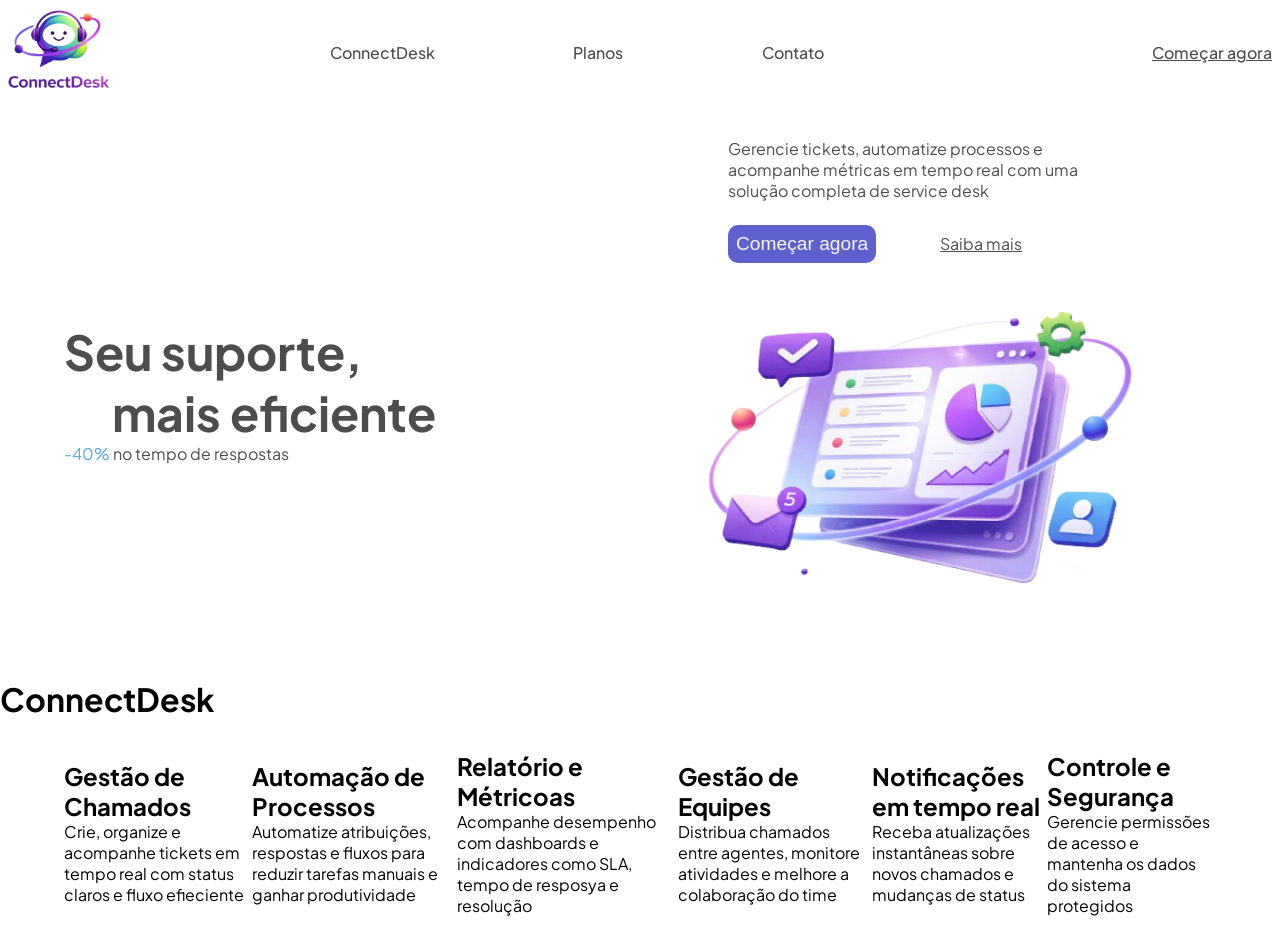
==== index.html @ 68659ad4 "feat: estrutura inicial do projeto com landing page e assets" ====
<!DOCTYPE html>
<html lang="en">
<head>
    <meta charset="UTF-8">
    <meta name="viewport" content="width=device-width, initial-scale=1.0">
    <link rel="stylesheet" href="../ConnectDesk/css/styles.css">
    <link rel="stylesheet" href="/css/styles.css">
    <title>Conheça ConnectDesk</title>
</head>
<body>
    <header>
        <div class="logo">
            <img src="../assets/logo.png" alt="" srcset="">
        </div>

        <nav>            
            <a href="#ConnectDesk">ConnectDesk</a>
            <a href="">Planos</a>
            <a href="">Contato</a>
        </nav>

        <div class="cadastro">
            <a href=""><u>Começar agora</u></a>
        </div>
    </header>

    <main>
        <div class="left">
            <div class="frase-efeito">
                <h1>Seu suporte,</h1>
                <h1 id="scd-h1">mais eficiente</h1>

                <p><span>-40%</span> no tempo de respostas</p>            
            </div>
        </div>

        <div class="right">
            <div class="opcoes">
                <p>
                    Gerencie tickets, automatize processos e acompanhe métricas 
                    em tempo real com uma solução completa de service desk
                </p>

                <div class="actions-links">
                    <button><a href="">Começar agora</a></button> 
                    <a href="" id="saiba-mais"><u>Saiba mais</u></a>
                </div>
            </div>

            <img src="../assets/abstract_image_index_page.png" alt="">
        </div>
    </main>

    <h1>ConnectDesk</h1>
    <section class="about" id="ConnectDesk">
        

        <div class="card1">
            <h1>Gestão de Chamados</h1>
            <p>Crie, organize e acompanhe tickets em tempo real com status claros e fluxo efieciente</p>
        </div>

        <div class="card2">
            <h1>Automação de Processos</h1>
            <p>Automatize atribuições, respostas e fluxos para reduzir tarefas manuais e ganhar produtividade</p>
            
        </div>

        <div class="card3">
            <h1>Relatório e Métricoas</h1>
            <p>Acompanhe desempenho com dashboards e indicadores como SLA, tempo de resposya e resolução</p>
        </div>

        <div class="card4">
            <h1>Gestão de Equipes</h1>
            <p>Distribua chamados entre agentes, monitore atividades e melhore a colaboração do time</p>
        </div>

        <div class="card5">
            <h1>Notificações em tempo real</h1>
            <p>Receba atualizações instantâneas sobre novos chamados e mudanças de status</p>
        </div>

        <div class="card6">
            <h1>Controle e Segurança</h1>
            <p>Gerencie permissões de acesso e mantenha os dados do sistema protegidos</p>
        </div>
    </section>

</body>
</html>
---- css/styles.css ----
@import url('https://fonts.googleapis.com/css2?family=DM+Sans:ital,opsz,wght@0,9..40,100..1000;1,9..40,100..1000&family=Plus+Jakarta+Sans:ital,wght@0,200..800;1,200..800&display=swap');



*{
    box-sizing: border-box;
    margin: 0;
}

:root{
    --low-contrast-text-dark: #9B9B9B;
    --low-contrast-text-light: #e2e2e2;
    --white: #F8F9FA;
    --text-color: #4D4D4D;    
    --purple: #6930C3;
    --purple-blue: #5E60CE;
    --blue: #5390D9;
    --ocean-blue: #4EA8DE;

    /* FONTS */

    --machine-font: "Plus Jakarta Sans", sans-serif;
}

body{
    height: 100vh;
    width: 100%;
    font-family: var(--machine-font);
}

/* HEADER ---------------------------------------------------- */

header{
    display: grid;    
    grid-template-columns: 20% 50% 30%;
    padding: 0.5rem;
    font-weight: 500;
}

.logo img{
    width: 40%;
    image-rendering: optimizeQuality;
}

nav, a{
    display: flex;
    justify-content: space-around;
    align-items: center;
    text-decoration: none;
    color: var(--text-color);
}

header a:hover{
    text-decoration: underline;
    color: var(--purple-blue);
}

.cadastro{
    display: flex;
    justify-content: right;
    align-items: center;
}

/* MAIN ---------------------------------------------------- */

main{
    display: grid;
    grid-template-columns: 1fr 1fr;
    align-items: center;
    padding: 2rem 4rem;
    color: var(--text-color);
}

main img{
    width: 100%;
    image-rendering: optimizeQuality;
}

.right{
    display: flex;
    flex-direction: column;
    align-items: center;
}

.frase-efeito h1{
    font-size: 3rem;
    font-weight: bold;
}

.frase-efeito #scd-h1{
    margin-left: 3rem;
}

.frase-efeito span{
    color: var(--ocean-blue);
}

.opcoes{
    max-width: 400px;
}
.opcoes p{
    max-width: 700px;
    margin-bottom: 1.5rem;
}

.actions-links{
    display: flex;
    width: 100%;
}

.actions-links button{
    padding: 0.5rem;
    border: none;
    background-color: var(--purple-blue);
    border-radius: 10px;
    font-size: 1.2rem;
    cursor: pointer;
    margin-right: 4rem;
}

.actions-links button a{
    color: var(--white);
}

.actions-links button:hover{
    background-color: var(--text-color);
}

.actions-links #saiba-mais:hover{
    color: var(--purple);
    cursor: pointer;
}

main img{
    width: 100%;
    max-width: 700px; /* controla o tamanho */
    display: block;
}

.about{
    display: flex;
    flex-direction: row;
    align-items: center;
    justify-content: space-between;
    padding: 2rem 4rem;
}
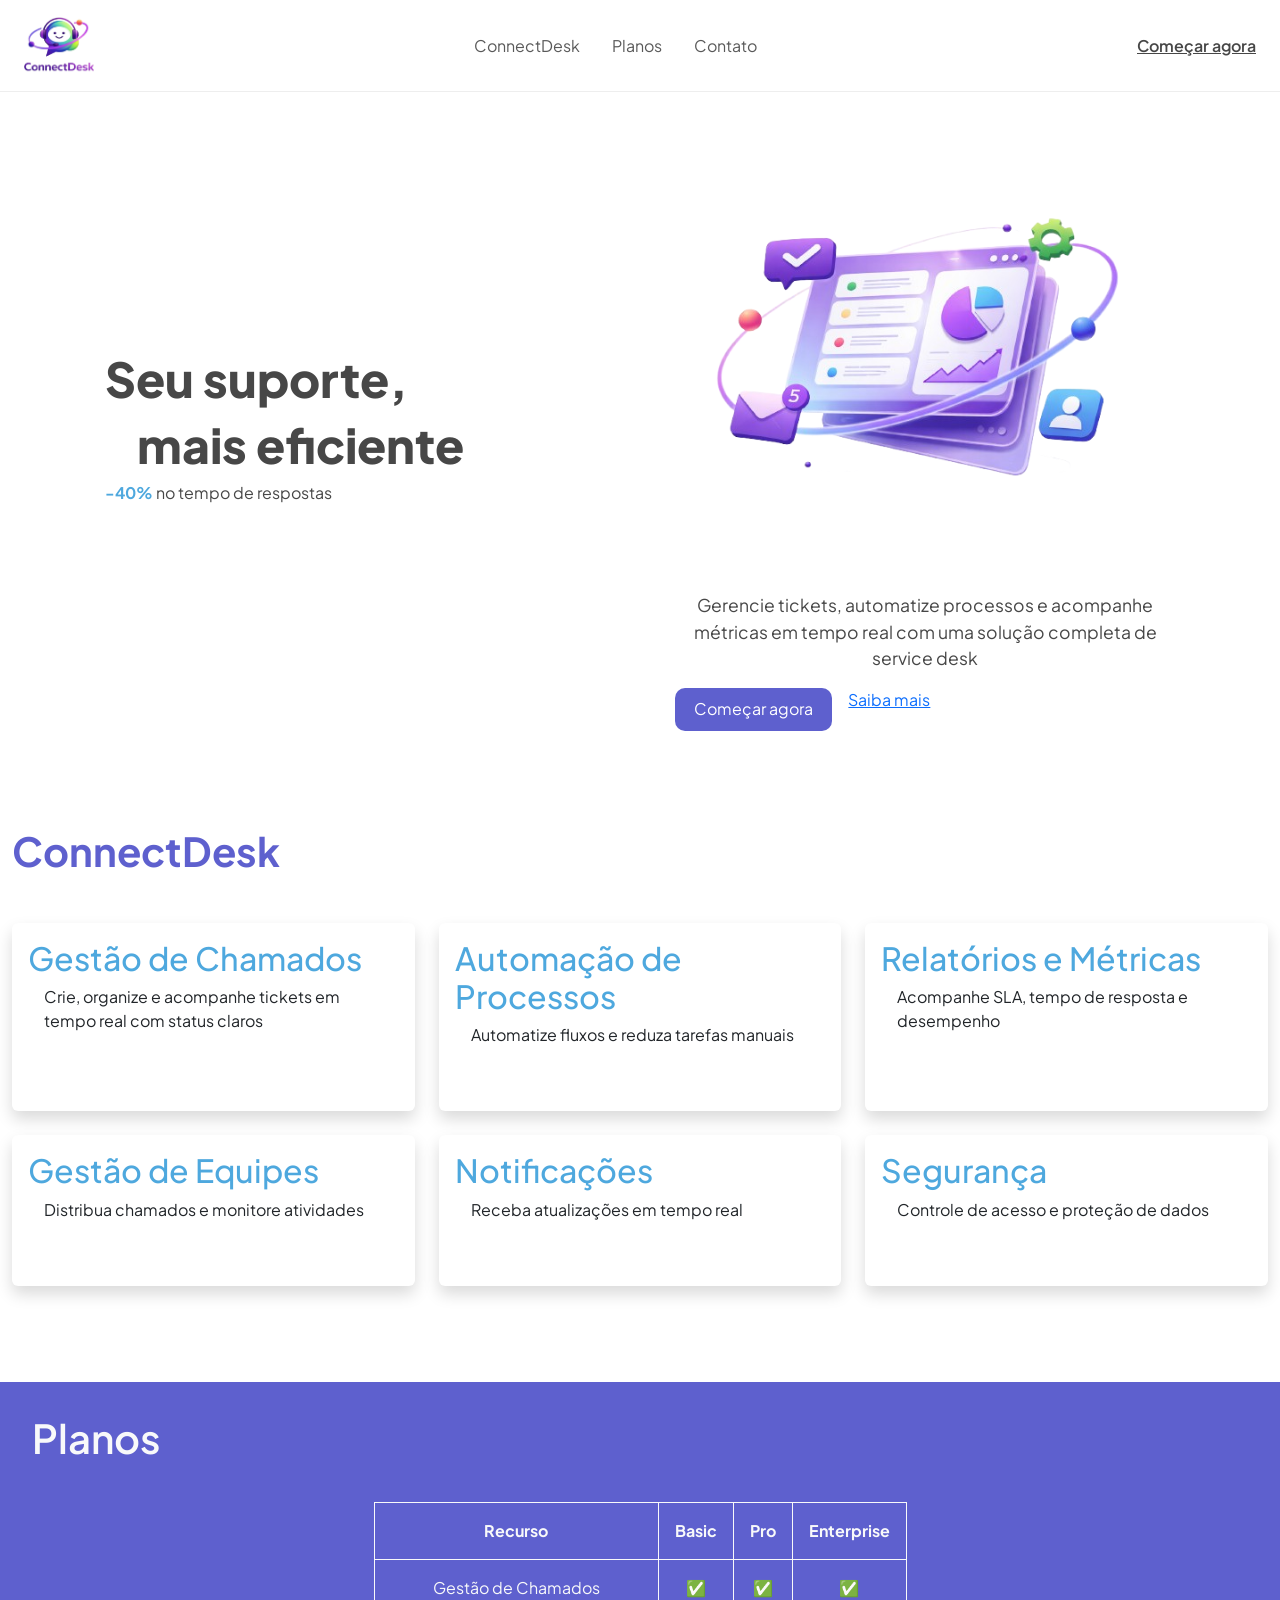
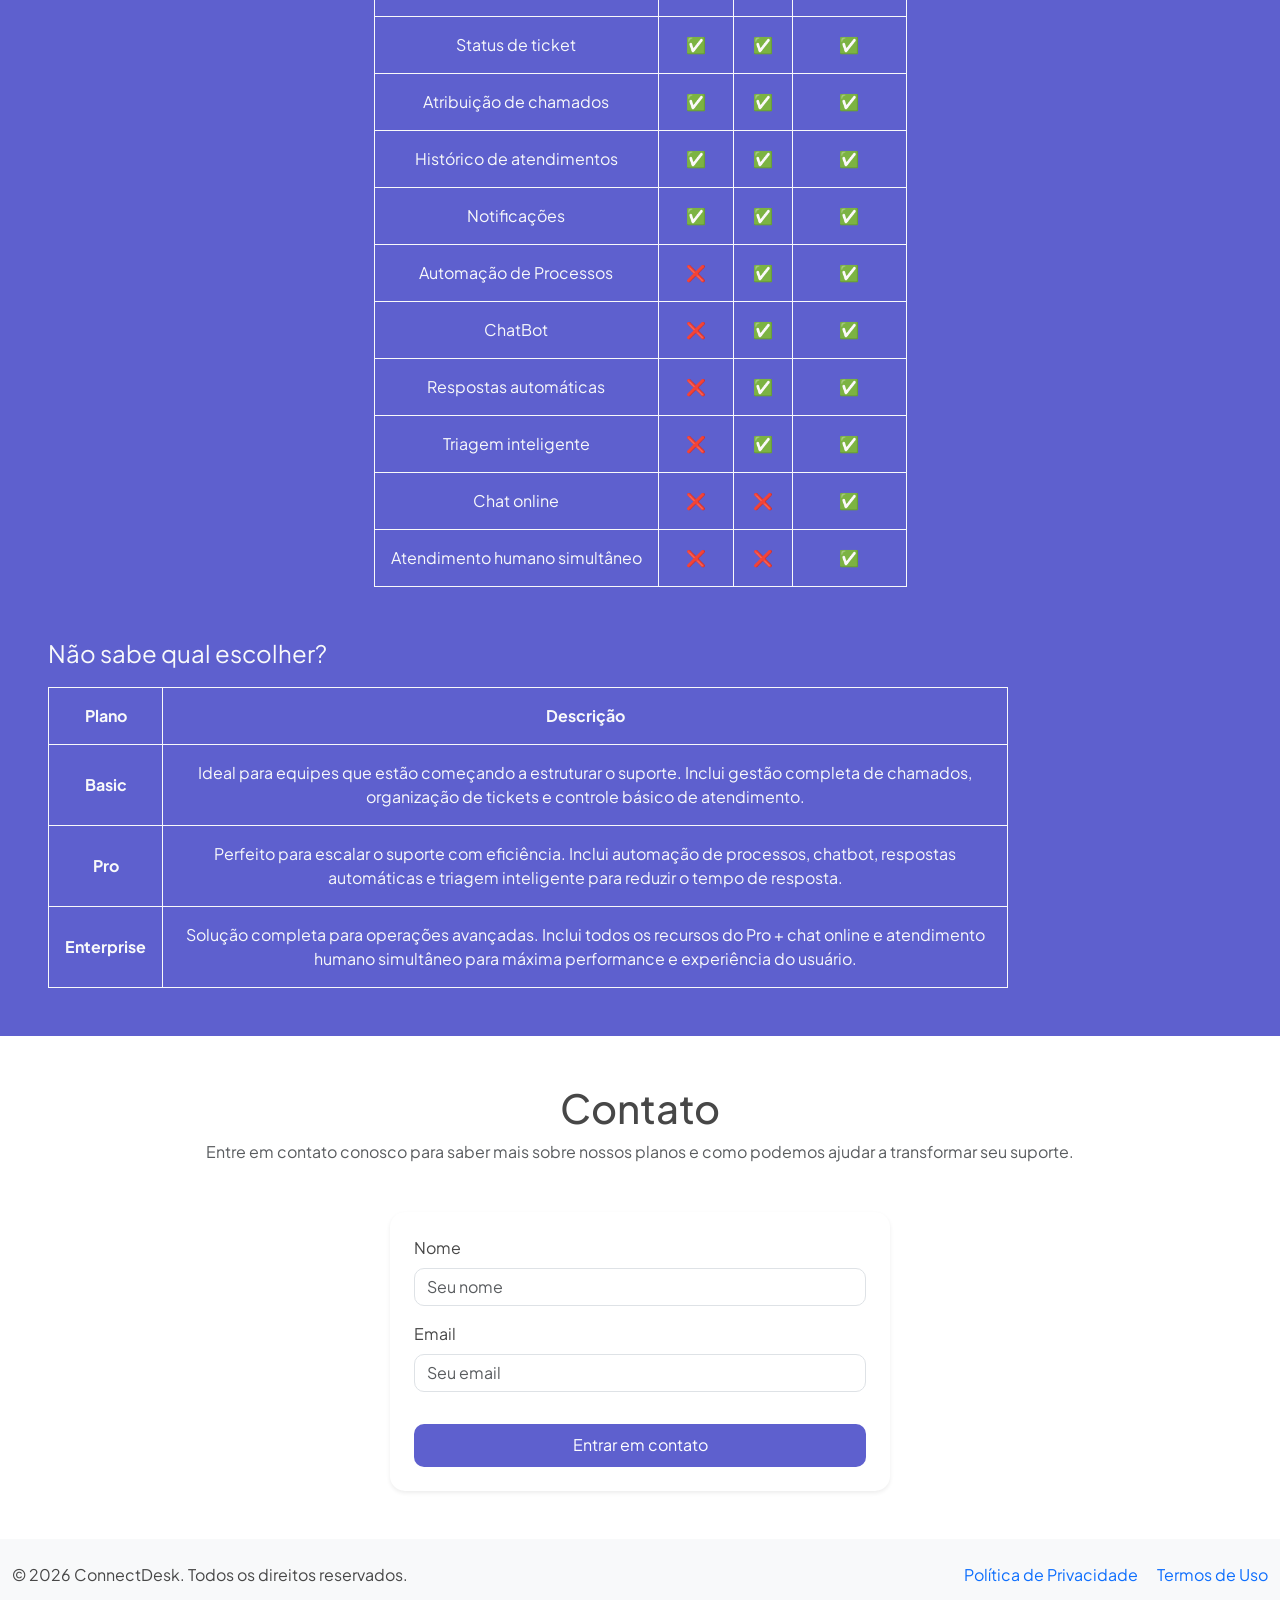
==== commit 954ae01a: "feat: update index layout and styles" ====
--- a/index.html
+++ b/index.html
@@ -3,89 +3,285 @@
 <head>
     <meta charset="UTF-8">
     <meta name="viewport" content="width=device-width, initial-scale=1.0">
-    <link rel="stylesheet" href="../ConnectDesk/css/styles.css">
-    <link rel="stylesheet" href="/css/styles.css">
+    <link href="https://cdn.jsdelivr.net/npm/bootstrap@5.3.3/dist/css/bootstrap.min.css" rel="stylesheet">
+    <link rel="stylesheet" href="css/styles.css">
     <title>Conheça ConnectDesk</title>
 </head>
 <body>
-    <header>
-        <div class="logo">
-            <img src="../assets/logo.png" alt="" srcset="">
-        </div>
-
-        <nav>            
-            <a href="#ConnectDesk">ConnectDesk</a>
-            <a href="">Planos</a>
-            <a href="">Contato</a>
+    <header class="container-fluid py-2">
+        <nav class="navbar navbar-expand-lg">
+            <div class="container-fluid">
+                <img src="assets/logo.png" style="max-width: 70px;">
+
+                <!-- botão mobile -->
+                <button class="navbar-toggler" type="button" data-bs-toggle="collapse" data-bs-target="#menu">
+                    <span class="navbar-toggler-icon"></span>
+                </button>
+
+                <div class="collapse navbar-collapse justify-content-center" id="menu">
+                    <div class="navbar-nav gap-3 text-center">
+                        <a class="nav-link" href="#connectdesk">ConnectDesk</a>
+                        <a class="nav-link" href="#planos">Planos</a>
+                        <a class="nav-link" href="#contato">Contato</a>
+                    </div>
+                </div>
+
+                <div class="d-none d-lg-block">
+                    <a href="#" class="fw-semibold">Começar agora</a>
+                </div>
+            </div>
         </nav>
-
-        <div class="cadastro">
-            <a href=""><u>Começar agora</u></a>
-        </div>
     </header>
 
-    <main>
-        <div class="left">
-            <div class="frase-efeito">
-                <h1>Seu suporte,</h1>
-                <h1 id="scd-h1">mais eficiente</h1>
-
-                <p><span>-40%</span> no tempo de respostas</p>            
-            </div>
-        </div>
-
-        <div class="right">
-            <div class="opcoes">
-                <p>
-                    Gerencie tickets, automatize processos e acompanhe métricas 
-                    em tempo real com uma solução completa de service desk
-                </p>
-
-                <div class="actions-links">
-                    <button><a href="">Começar agora</a></button> 
-                    <a href="" id="saiba-mais"><u>Saiba mais</u></a>
-                </div>
-            </div>
-
-            <img src="../assets/abstract_image_index_page.png" alt="">
+    <main class="container py-5">
+        <div class="row align-items-center text-center text-md-start">
+            <!-- TEXTO -->
+            <div class="col-md-6 order-2 order-md-1">
+                <div class="frase-efeito mx-auto">
+                    <h1>Seu suporte,</h1>
+                    <h1 id="scd-h1">mais eficiente</h1>
+                    <p><span>-40%</span> no tempo de respostas</p>
+                </div>
+            </div>
+
+            <!-- IMAGEM -->
+            <div class="col-md-6 order-1 order-md-2 text-center">
+                <img src="assets/abstract_image_index_page.png" class="img-fluid mb-4">
+
+                <div class="opcoes mx-auto">
+                    <p>
+                        Gerencie tickets, automatize processos e acompanhe métricas 
+                        em tempo real com uma solução completa de service desk
+                    </p>
+
+                    <div class="d-flex flex-column flex-md-row gap-3 justify-content-center justify-content-md-start">
+                        <button class="btn btn-primary">Começar agora</button>
+                        <a href="#" class="text-decoration-underline">Saiba mais</a>
+                    </div>
+                </div>
+            </div>
         </div>
     </main>
 
-    <h1>ConnectDesk</h1>
-    <section class="about" id="ConnectDesk">
-        
-
-        <div class="card1">
-            <h1>Gestão de Chamados</h1>
-            <p>Crie, organize e acompanhe tickets em tempo real com status claros e fluxo efieciente</p>
-        </div>
-
-        <div class="card2">
-            <h1>Automação de Processos</h1>
-            <p>Automatize atribuições, respostas e fluxos para reduzir tarefas manuais e ganhar produtividade</p>
-            
-        </div>
-
-        <div class="card3">
-            <h1>Relatório e Métricoas</h1>
-            <p>Acompanhe desempenho com dashboards e indicadores como SLA, tempo de resposya e resolução</p>
-        </div>
-
-        <div class="card4">
-            <h1>Gestão de Equipes</h1>
-            <p>Distribua chamados entre agentes, monitore atividades e melhore a colaboração do time</p>
-        </div>
-
-        <div class="card5">
-            <h1>Notificações em tempo real</h1>
-            <p>Receba atualizações instantâneas sobre novos chamados e mudanças de status</p>
-        </div>
-
-        <div class="card6">
-            <h1>Controle e Segurança</h1>
-            <p>Gerencie permissões de acesso e mantenha os dados do sistema protegidos</p>
+    
+    <section class="container-fluid py-5 mb-5" id="connectdesk">
+        <h1 class="text-left mb-5">ConnectDesk</h1>
+
+        <div class="row g-4">
+
+            <div class="col-12 col-md-6 col-lg-4">
+                <div class="card p-3 h-100 shadow p-3 mb-5 bg-body rounded">
+                    <h2>Gestão de Chamados</h2>
+                    <p>Crie, organize e acompanhe tickets em tempo real com status claros</p>
+                </div>
+            </div>
+
+            <div class="col-12 col-md-6 col-lg-4">
+                <div class="card p-3 h-100 shadow p-3 mb-5 bg-body rounded">
+                    <h2>Automação de Processos</h2>
+                    <p>Automatize fluxos e reduza tarefas manuais</p>
+                </div>
+            </div>
+
+            <div class="col-12 col-md-6 col-lg-4">
+                <div class="card p-3 h-100 shadow p-3 mb-5 bg-body rounded">
+                    <h2>Relatórios e Métricas</h2>
+                    <p>Acompanhe SLA, tempo de resposta e desempenho</p>
+                </div>
+            </div>
+
+            <div class="col-12 col-md-6 col-lg-4">
+                <div class="card p-3 h-100 shadow p-3 mb-5 bg-body rounded">
+                    <h2>Gestão de Equipes</h2>
+                    <p>Distribua chamados e monitore atividades</p>
+                </div>
+            </div>
+
+            <div class="col-12 col-md-6 col-lg-4">
+                <div class="card p-3 h-100 shadow p-3 mb-5 bg-body rounded">
+                    <h2>Notificações</h2>
+                    <p>Receba atualizações em tempo real</p>
+                </div>
+            </div>
+
+            <div class="col-12 col-md-6 col-lg-4">
+                <div class="card p-3 h-100 shadow p-3 mb-5 bg-body rounded">
+                    <h2>Segurança</h2>
+                    <p>Controle de acesso e proteção de dados</p>
+                </div>
+            </div>
+
         </div>
     </section>
 
+    <section class="container-fluid p-0" id="planos">
+        <h1 class="text-left">Planos</h1>
+
+    <div class="table-responsive pb-5">
+        <div class="d-flex justify-content-center">
+            <table class=" w-auto text-center">
+                    <thead>
+                        <tr>
+                            <th>Recurso</th>
+                            <th>Basic</th>
+                            <th>Pro</th>
+                            <th>Enterprise</th>
+                        </tr>
+                    </thead>
+                    <tbody>
+                        <tr>
+                            <td data-label="Recurso">Gestão de Chamados</td>
+                            <td data-label="Basic">✅</td>
+                            <td data-label="Pro">✅</td>
+                            <td data-label="Enterprise">✅</td>
+                        </tr>
+                        <tr>
+                            <td data-label="Recurso">Status de ticket</td>
+                            <td data-label="Basic">✅</td>
+                            <td data-label="Pro">✅</td>
+                            <td data-label="Enterprise">✅</td>
+                        </tr>
+                        <tr>
+                            <td data-label="Recurso">Atribuição de chamados</td>
+                            <td data-label="Basic">✅</td>
+                            <td data-label="Pro">✅</td>
+                            <td data-label="Enterprise">✅</td>
+                        </tr>
+                        <tr>
+                            <td data-label="Recurso">Histórico de atendimentos</td>
+                            <td data-label="Basic">✅</td>
+                            <td data-label="Pro">✅</td>
+                            <td data-label="Enterprise">✅</td>
+                        </tr>
+                        <tr>
+                            <td data-label="Recurso">Notificações</td>
+                            <td data-label="Basic">✅</td>
+                            <td data-label="Pro">✅</td>
+                            <td data-label="Enterprise">✅</td>
+                        </tr>
+                        <tr>
+                            <td data-label="Recurso">Automação de Processos</td>
+                            <td data-label="Basic">❌</td>
+                            <td data-label="Pro">✅</td>
+                            <td data-label="Enterprise">✅</td>
+                        </tr>        
+                        <tr>
+                            <td data-label="Recurso">ChatBot</td>
+                            <td data-label="Basic">❌</td>
+                            <td data-label="Pro">✅</td>
+                            <td data-label="Enterprise">✅</td>
+                        </tr>
+                        <tr>
+                            <td data-label="Recurso">Respostas automáticas</td>
+                            <td data-label="Basic">❌</td>
+                            <td data-label="Pro">✅</td>
+                            <td data-label="Enterprise">✅</td>  
+                        </tr>
+                        <tr>
+                            <td data-label="Enterprise">Triagem inteligente</td>
+                            <td data-label="Basic">❌</td>
+                            <td data-label="Pro">✅</td>
+                            <td data-label="Enterprise">✅</td>
+                        </tr> 
+                        <tr>
+                            <td data-label="Recurso">Chat online</td>
+                            <td data-label="Basic">❌</td>
+                            <td data-label="Pro">❌</td>
+                            <td data-label="Enterprise">✅</td>
+                        </tr>  
+                        <tr>
+                            <td data-label="Recurso">Atendimento humano simultâneo</td>
+                            <td data-label="Basic">❌</td>
+                            <td data-label="Pro">❌</td>
+                            <td data-label="Enterprise">✅</td>
+                        </tr>                                                             
+                    </tbody>
+                </table>
+            </div>
+        </div>
+
+        <p>Não sabe qual escolher?</p>
+            <div class="table-responsive pb-5">
+             <table class="ms-5 text-center w-75">
+                <thead>
+                    <tr>
+                        <th>Plano</th>
+                        <th>Descrição</th>
+                    </tr>
+                </thead>
+                <tbody>
+                    <tr>
+                        <td><strong>Basic</strong></td>
+                        <td>
+                            Ideal para equipes que estão começando a estruturar o suporte. 
+                            Inclui gestão completa de chamados, organização de tickets e controle básico de atendimento.
+                        </td>
+                    </tr>
+                    <tr>
+                        <td><strong>Pro</strong></td>
+                        <td>
+                            Perfeito para escalar o suporte com eficiência. 
+                            Inclui automação de processos, chatbot, respostas automáticas e triagem inteligente para reduzir o tempo de resposta.
+                        </td>
+                    </tr>
+                    <tr>
+                        <td><strong>Enterprise</strong></td>
+                        <td>
+                            Solução completa para operações avançadas. 
+                            Inclui todos os recursos do Pro + chat online e atendimento humano simultâneo para máxima performance e experiência do usuário.
+                        </td>
+                    </tr>
+                </tbody>
+            </table>
+        </div>
+    </section>
+
+    <section id="contato" class="container py-5">
+        <div class="text-center mb-5">
+            <h1>Contato</h1>
+            <p class="text-muted">
+                Entre em contato conosco para saber mais sobre nossos planos e como podemos ajudar a transformar seu suporte.
+            </p>
+        </div>
+
+        <div class="d-flex justify-content-center">
+            <form class="form-contato p-4 shadow-sm w-100">
+
+                <div class="mb-3">
+                    <label for="name" class="form-label">Nome</label>
+                    <input type="text" class="form-control" id="name" placeholder="Seu nome">
+                </div>
+
+                <div class="mb-3">
+                    <label for="email" class="form-label">Email</label>
+                    <input type="email" class="form-control" id="email" placeholder="Seu email">
+                </div>
+
+                <button type="submit" class="btn btn-primary w-100 mt-3">
+                    Entrar em contato
+                </button>
+
+            </form>
+        </div>
+    </section>
+
+    <footer>
+        <div class="container-fluid py-4">
+            <div class="row align-items-center">
+
+                <div class="col-md-6 text-center text-md-start mb-3 mb-md-0">
+                    <p class="mb-0">&copy; 2026 ConnectDesk. Todos os direitos reservados.</p>
+                </div>
+
+                <div class="col-md-6 text-center text-md-end">
+                    <a href="#" class="text-decoration-none me-3">Política de Privacidade</a>
+                    <a href="#" class="text-decoration-none">Termos de Uso</a>
+                </div>
+
+            </div>
+        </div>
+    </footer>
+
 </body>
+<script src="https://cdn.jsdelivr.net/npm/bootstrap@5.3.3/dist/js/bootstrap.bundle.min.js"></script>
 </html>
--- a/css/styles.css
+++ b/css/styles.css
@@ -1,147 +1,292 @@
-@import url('https://fonts.googleapis.com/css2?family=DM+Sans:ital,opsz,wght@0,9..40,100..1000;1,9..40,100..1000&family=Plus+Jakarta+Sans:ital,wght@0,200..800;1,200..800&display=swap');
-
-
-
-*{
+@import url('https://fonts.googleapis.com/css2?family=Plus+Jakarta+Sans:wght@200..800&display=swap');
+
+/* ========================= */
+/* RESET */
+/* ========================= */
+* {
     box-sizing: border-box;
     margin: 0;
-}
-
-:root{
-    --low-contrast-text-dark: #9B9B9B;
-    --low-contrast-text-light: #e2e2e2;
-    --white: #F8F9FA;
-    --text-color: #4D4D4D;    
+    padding: 0;
+}
+
+/* ========================= */
+/* VARIÁVEIS */
+/* ========================= */
+:root {
+    --text-color: #474747;
     --purple: #6930C3;
     --purple-blue: #5E60CE;
-    --blue: #5390D9;
     --ocean-blue: #4EA8DE;
-
-    /* FONTS */
-
-    --machine-font: "Plus Jakarta Sans", sans-serif;
-}
-
-body{
-    height: 100vh;
+    --white: #F8F9FA;
+}
+
+/* ========================= */
+/* BODY */
+/* ========================= */
+body {
+    font-family: "Plus Jakarta Sans", sans-serif;
+    color: var(--text-color);
+}
+
+/* ========================= */
+/* HEADER */
+/* ========================= */
+header {
+    border-bottom: 1px solid #eee;
+}
+
+header a {
+    color: var(--text-color);
+    transition: 0.2s;
+}
+
+header a:hover {
+    color: var(--purple-blue) !important;
+    font-weight: 700;
+}
+
+/* ========================= */
+/* HERO */
+/* ========================= */
+.frase-efeito {
+    max-width: 500px;
+}
+
+.frase-efeito h1 {
+    font-size: 3rem;
+    font-weight: 800;
+}
+
+#scd-h1 {
+    margin-left: 2rem;
+}
+
+.frase-efeito span {
+    color: var(--ocean-blue);
+    font-weight: bold;
+}
+
+.opcoes {
+    max-width: 500px;
+    margin-top: 2rem;
+}
+
+.opcoes p {
+    font-size: 1.1rem;
+}
+
+/* BOTÃO */
+.btn-primary {
+    background-color: var(--purple-blue);
+    border: none;
+    border-radius: 10px;
+    padding: 0.6rem 1.2rem;
+}
+
+.btn-primary:hover {
+    background-color: var(--text-color);
+}
+
+/* IMAGEM */
+main img {
+    max-width: 100%;
+    margin-top: 2rem;
+}
+
+/* ========================= */
+/* CARDS */
+/* ========================= */
+.card {
+    border: none;
+    border-radius: 15px;
+    transition: 0.3s;
+}
+
+.card:hover {
+    transform: translateY(-5px);
+    box-shadow: 0px 10px 25px rgba(0,0,0,0.08);
+}
+
+#connectdesk h1 {
+    color: var(--purple-blue);
+    font-weight: 700;
+}
+
+#connectdesk h2 {
+    color: var(--ocean-blue);
+}
+
+#connectdesk p {
+    margin: 0 1rem;
+}
+
+/* ========================= */
+/* PLANOS */
+/* ========================= */
+#planos {
+    background-color: var(--purple-blue);
+    padding-bottom: 2rem;
+}
+
+#planos h1 {
+    color: var(--white);
+    font-weight: 600;
+    padding: 2rem;
+    text-align: left;
+}
+
+#planos p {
+    color: var(--white);
+    font-size: 1.5rem;
+    text-align: left;
+    margin-left: 3rem;
+}
+
+
+/* TABELA */
+table {
+    border-collapse: collapse;
+}
+
+th, td {
+    padding: 1rem;
+    border: 1px solid var(--white);
+    text-align: center;
+    color: var(--white);
+}
+
+/* ========================= */
+/* CONTATO */
+/* ========================= */
+
+.form-contato {
     width: 100%;
-    font-family: var(--machine-font);
-}
-
-/* HEADER ---------------------------------------------------- */
-
-header{
-    display: grid;    
-    grid-template-columns: 20% 50% 30%;
-    padding: 0.5rem;
-    font-weight: 500;
-}
-
-.logo img{
-    width: 40%;
-    image-rendering: optimizeQuality;
-}
-
-nav, a{
-    display: flex;
-    justify-content: space-around;
-    align-items: center;
-    text-decoration: none;
-    color: var(--text-color);
-}
-
-header a:hover{
-    text-decoration: underline;
-    color: var(--purple-blue);
-}
-
-.cadastro{
-    display: flex;
-    justify-content: right;
-    align-items: center;
-}
-
-/* MAIN ---------------------------------------------------- */
-
-main{
-    display: grid;
-    grid-template-columns: 1fr 1fr;
-    align-items: center;
-    padding: 2rem 4rem;
-    color: var(--text-color);
-}
-
-main img{
-    width: 100%;
-    image-rendering: optimizeQuality;
-}
-
-.right{
-    display: flex;
-    flex-direction: column;
-    align-items: center;
-}
-
-.frase-efeito h1{
-    font-size: 3rem;
-    font-weight: bold;
-}
-
-.frase-efeito #scd-h1{
-    margin-left: 3rem;
-}
-
-.frase-efeito span{
-    color: var(--ocean-blue);
-}
-
-.opcoes{
-    max-width: 400px;
-}
-.opcoes p{
-    max-width: 700px;
-    margin-bottom: 1.5rem;
-}
-
-.actions-links{
-    display: flex;
-    width: 100%;
-}
-
-.actions-links button{
-    padding: 0.5rem;
-    border: none;
-    background-color: var(--purple-blue);
+    max-width: 500px;
+    background-color: white;
+    border-radius: 15px;
+    transition: 0.3s;
+}
+
+.form-contato:hover {
+    transform: translateY(-5px);
+    box-shadow: 0 10px 30px rgba(0,0,0,0.08);
+}
+
+.form-control {
     border-radius: 10px;
-    font-size: 1.2rem;
-    cursor: pointer;
-    margin-right: 4rem;
-}
-
-.actions-links button a{
-    color: var(--white);
-}
-
-.actions-links button:hover{
-    background-color: var(--text-color);
-}
-
-.actions-links #saiba-mais:hover{
-    color: var(--purple);
-    cursor: pointer;
-}
-
-main img{
-    width: 100%;
-    max-width: 700px; /* controla o tamanho */
-    display: block;
-}
-
-.about{
-    display: flex;
-    flex-direction: row;
-    align-items: center;
-    justify-content: space-between;
-    padding: 2rem 4rem;
-}
-
+}
+
+.form-control:focus {
+    border-color: var(--purple-blue);
+    box-shadow: 0 0 0 0.2rem rgba(94, 96, 206, 0.2);
+}
+
+/* ========================= */
+/* FOOTER */
+/* ========================= */
+footer {
+    background-color: var(--white);
+}
+
+/* ========================= */
+/* RESPONSIVIDADE */
+/* ========================= */
+
+@media (max-width: 992px) {
+
+    .frase-efeito h1 {
+        font-size: 2.5rem;
+    }
+
+    #scd-h1 {
+        margin-left: 1rem;
+    }
+}
+
+@media (max-width: 768px) {
+
+    /* HEADER */
+    nav {
+        flex-direction: column;
+        gap: 10px;
+    }
+
+    /* HERO */
+    .frase-efeito {
+        text-align: center;
+        margin: 0 auto;
+    }
+
+    #scd-h1 {
+        margin-left: 0;
+    }
+
+    .opcoes {
+        text-align: center;
+        margin: 2rem auto;
+    }
+
+    .d-flex.gap-3 {
+        flex-direction: column;
+        align-items: center;
+    }
+
+    /* CARDS */
+    #connectdesk h1 {
+        text-align: center;
+    }
+
+    /* ========================= */
+    /* TABELA → CARDS MOBILE */
+    /* ========================= */
+
+    table {
+        border: 0;
+    }
+
+    thead {
+        display: none;
+    }
+
+    tr {
+        display: block;
+        margin-bottom: 1.5rem;
+        background: white;
+        border-radius: 10px;
+        padding: 1rem;
+        color: var(--text-color);
+        box-shadow: 0 5px 15px rgba(0,0,0,0.05);
+    }
+
+    td {
+        display: flex;
+        justify-content: space-between;
+        padding: 0.6rem 0;
+        border: none;
+        border-bottom: 1px solid #eee;
+        font-size: 0.9rem;
+        color: var(--text-color);
+    }
+
+    td:last-child {
+        border-bottom: none;
+    }
+
+    td::before {
+        content: attr(data-label);
+        font-weight: bold;
+        color: var(--purple-blue);
+    }
+
+    /* CONTATO */
+    .form-contato {
+        width: 90%;
+    }
+}
+
+@media (max-width: 576px) {
+
+    .frase-efeito h1 {
+        font-size: 2rem;
+    }
+}
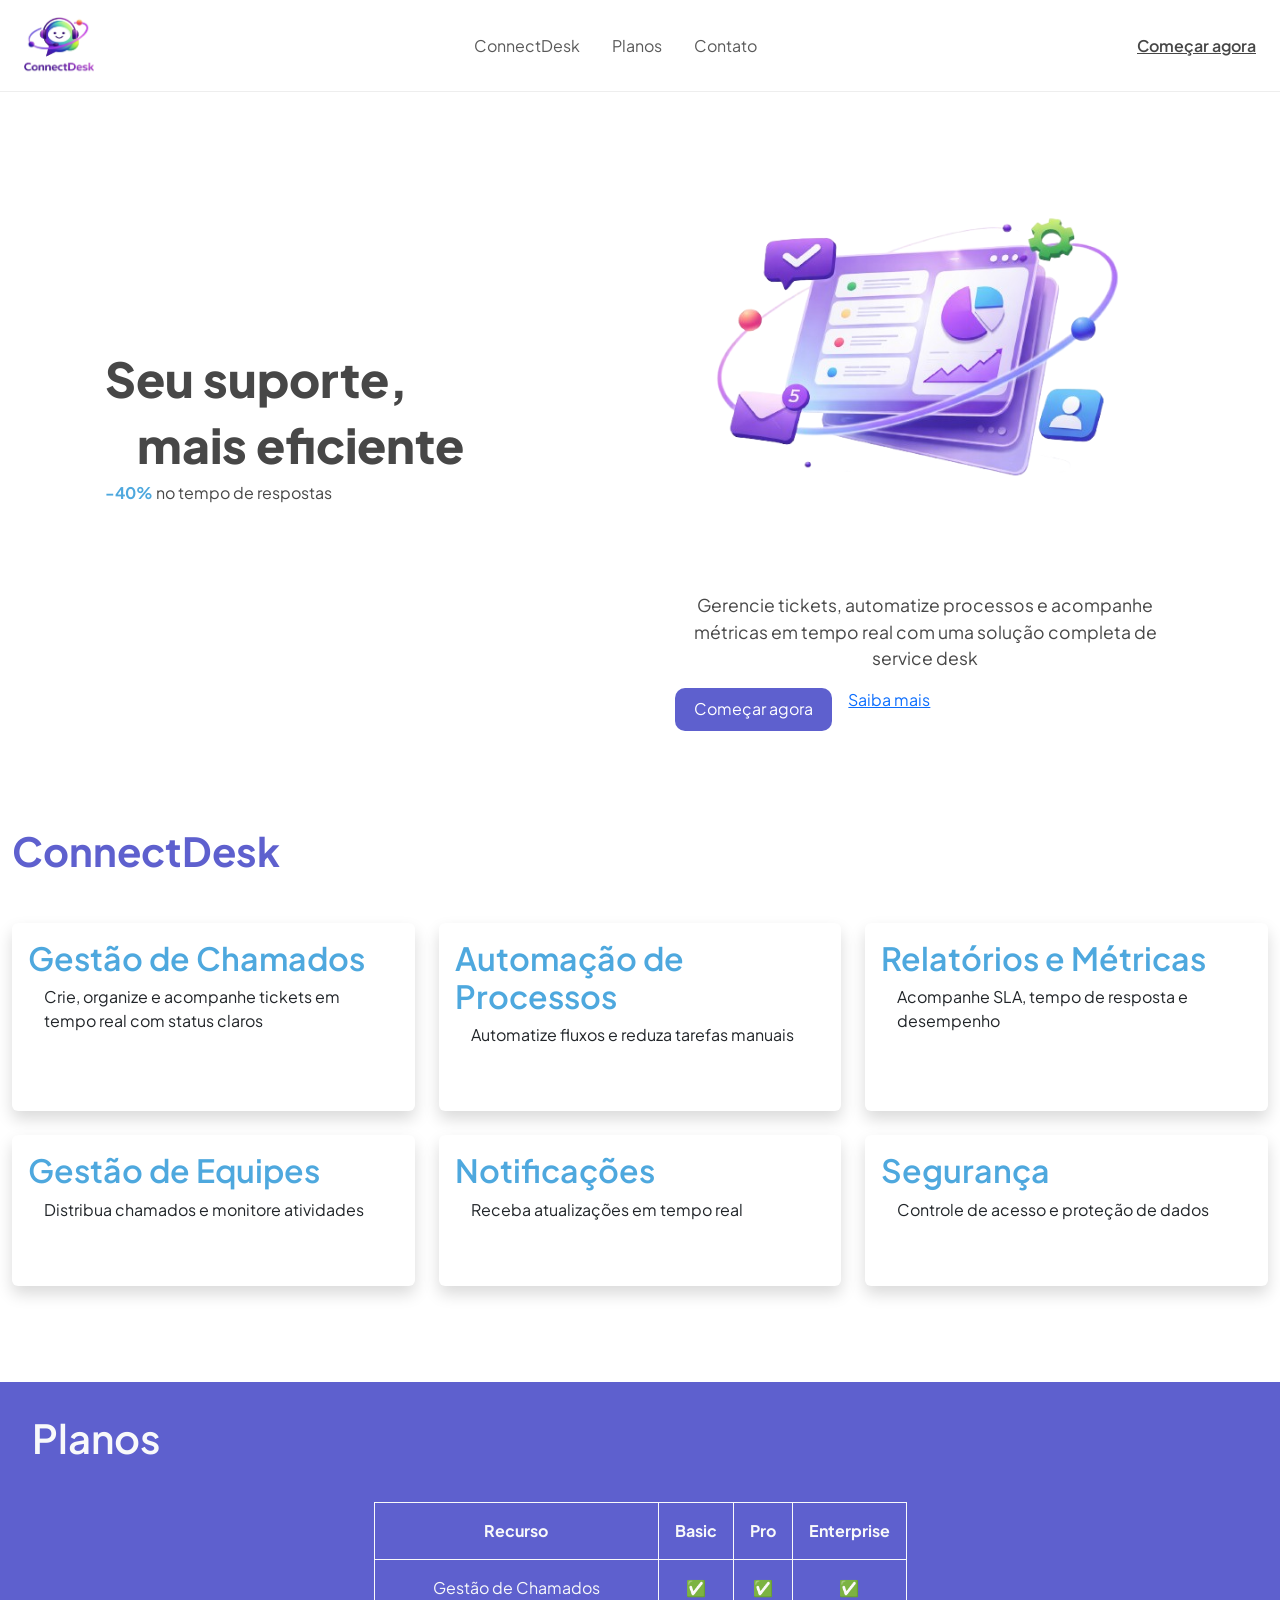
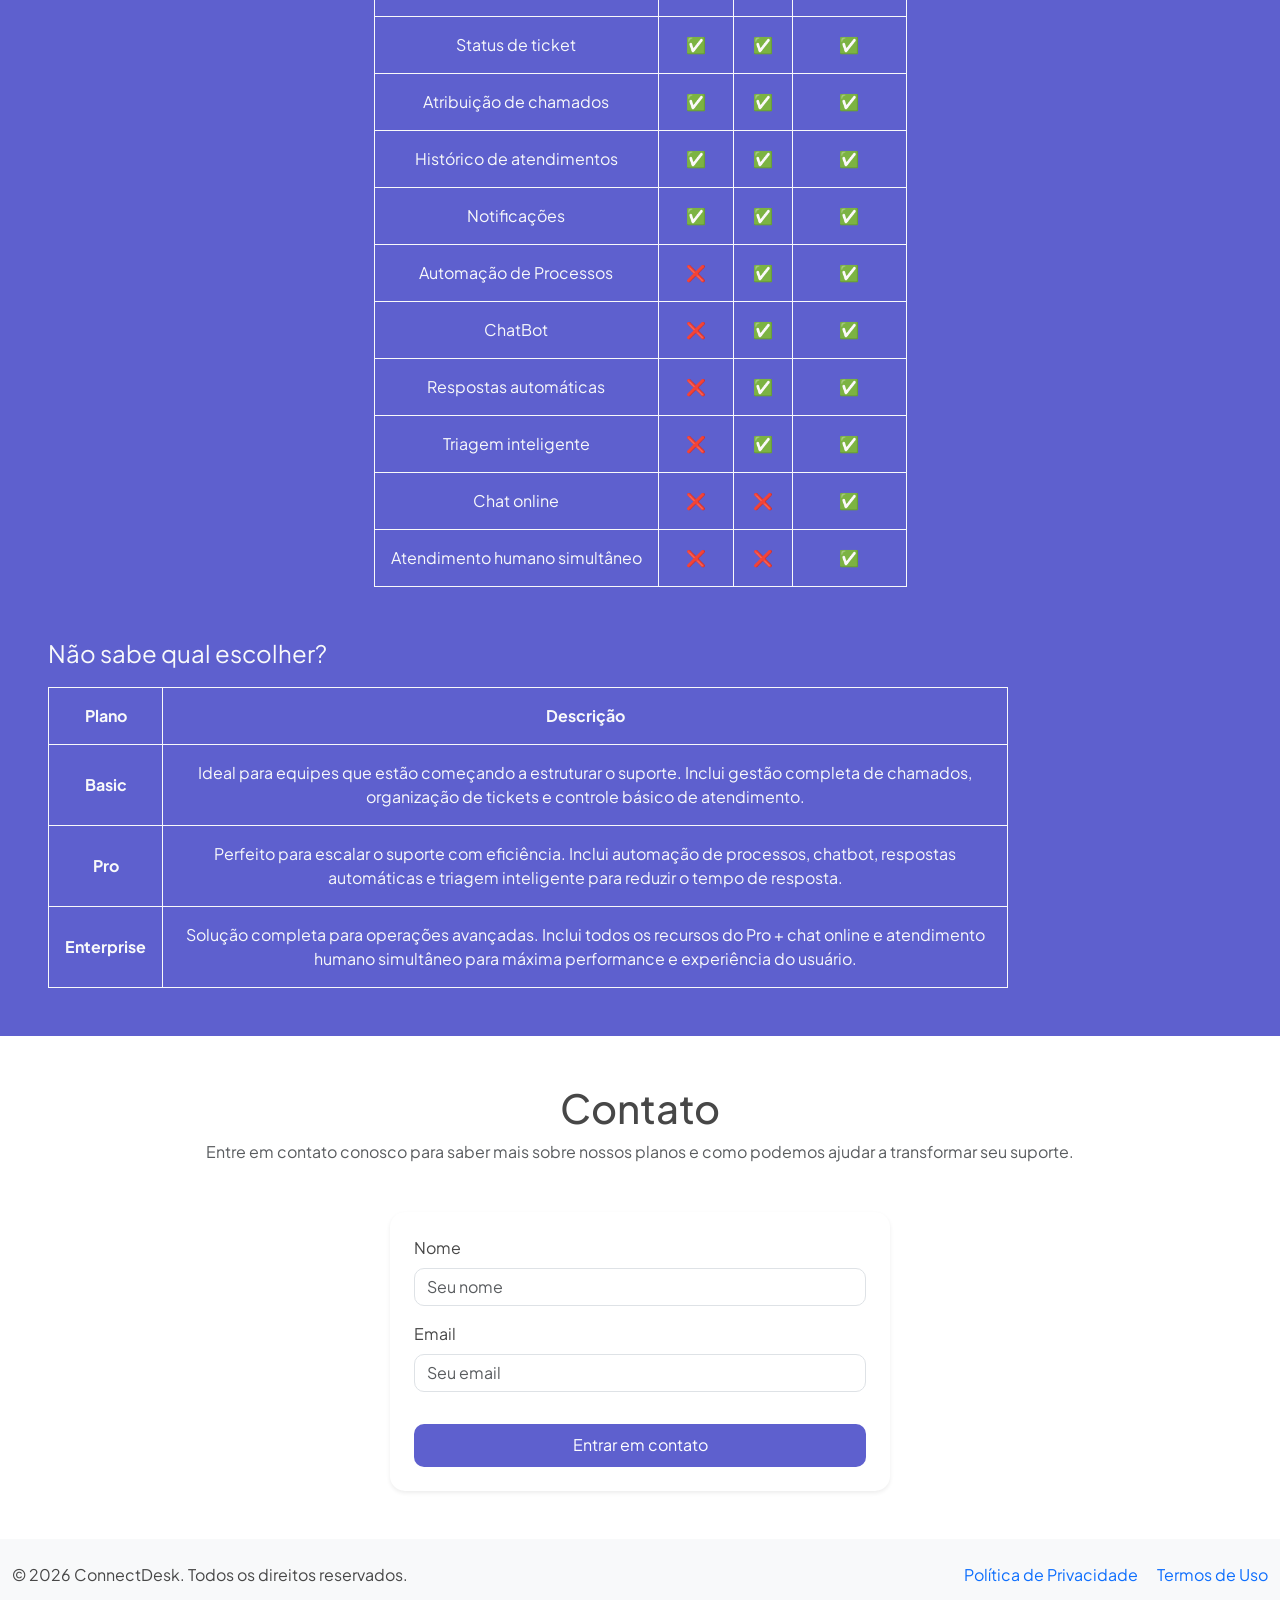
==== commit a47ec962: "feat: linkando páginas entre si" ====
--- a/index.html
+++ b/index.html
@@ -27,7 +27,7 @@
                 </div>
 
                 <div class="d-none d-lg-block">
-                    <a href="#" class="fw-semibold">Começar agora</a>
+                    <a href="../ConnectDesk/telas/cadastro.html" class="fw-semibold">Começar agora</a>
                 </div>
             </div>
         </nav>
@@ -55,8 +55,8 @@
                     </p>
 
                     <div class="d-flex flex-column flex-md-row gap-3 justify-content-center justify-content-md-start">
-                        <button class="btn btn-primary">Começar agora</button>
-                        <a href="#" class="text-decoration-underline">Saiba mais</a>
+                        <button href="../ConnectDesk/telas/cadastro.html" class="btn btn-primary">Começar agora</button>
+                        <a href="#connectdesk" class="text-decoration-underline">Saiba mais</a>
                     </div>
                 </div>
             </div>
--- a/css/styles.css
+++ b/css/styles.css
@@ -18,6 +18,7 @@
     --purple-blue: #5E60CE;
     --ocean-blue: #4EA8DE;
     --white: #F8F9FA;
+    --font: "Plus Jakarta Sans", sans-serif;
 }
 
 /* ========================= */
@@ -100,6 +101,11 @@
     border: none;
     border-radius: 15px;
     transition: 0.3s;
+    font-family: var(--font);
+}
+
+.card h2{
+    font-weight: 600;
 }
 
 .card:hover {
